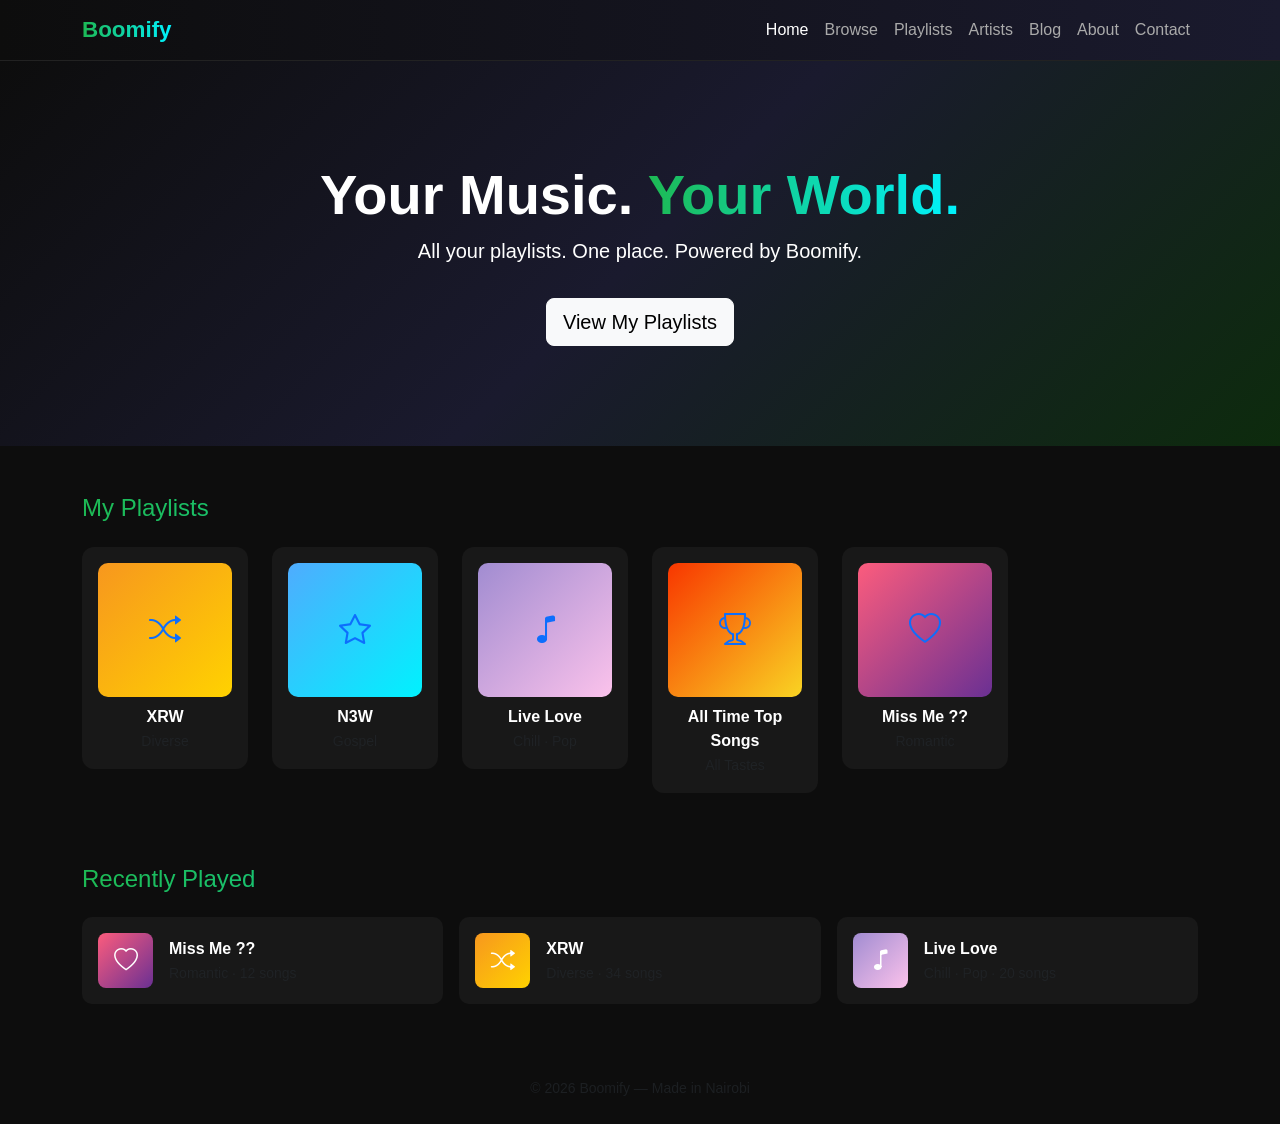
==== html/index.html @ 8f70f386 "gradient" ====
<!DOCTYPE html>
<html lang="en">
<head>
  <meta charset="UTF-8"/>
  <meta name="viewport" content="width=device-width, initial-scale=1.0"/>
  <title>Boomify</title>
  <link href="https://cdn.jsdelivr.net/npm/bootstrap@5.3.0/dist/css/bootstrap.min.css" rel="stylesheet"/>
  <link href="https://cdn.jsdelivr.net/npm/bootstrap-icons@1.10.5/font/bootstrap-icons.css" rel="stylesheet"/>
  <link rel="stylesheet" href="../css/style.css"/>
</head>
<body>

  <nav class="navbar navbar-expand-lg sticky-top" id="mainNav">
    <div class="container">
      <a class="navbar-brand fw-bold" href="index.html">Boomify</a>
      <button class="navbar-toggler" type="button" data-bs-toggle="collapse" data-bs-target="#navMenu">
        <span class="navbar-toggler-icon"></span>
      </button>
      <div class="collapse navbar-collapse" id="navMenu">
        <ul class="navbar-nav ms-auto">
          <li class="nav-item"><a class="nav-link active" href="index.html">Home</a></li>
          <li class="nav-item"><a class="nav-link" href="browse.html">Browse</a></li>
          <li class="nav-item"><a class="nav-link" href="playlist.html">Playlists</a></li>
          <li class="nav-item"><a class="nav-link" href="artist.html">Artists</a></li>
          <li class="nav-item"><a class="nav-link" href="blog.html">Blog</a></li>
          <li class="nav-item"><a class="nav-link" href="about.html">About</a></li>
          <li class="nav-item"><a class="nav-link" href="contact.html">Contact</a></li>
        </ul>
      </div>
    </div>
  </nav>

  <section class="hero text-white text-center">
    <h1 class="display-4 fw-bold">Your Music. <span class="highlight">Your World.</span></h1>
    <p class="lead mt-2">All your playlists. One place. Powered by Boomify.</p>
    <a href="playlist.html" class="btn btn-light btn-lg mt-3">View My Playlists</a>
  </section>

  <section class="py-5">
    <div class="container">
      <h4 class="mb-4 section-title">My Playlists</h4>
      <div class="row g-4">

        <div class="col-6 col-md-4 col-lg-2">
          <a href="playlist.html" class="text-decoration-none">
            <div class="playlist-card text-center p-3">
              <div class="playlist-cover" style="background: linear-gradient(135deg, #f7971e, #ffd200);">
                <i class="bi bi-shuffle"></i>
              </div>
              <p class="mt-2 fw-bold text-white mb-0">XRW</p>
              <small class="text-muted">Diverse</small>
            </div>
          </a>
        </div>

        <div class="col-6 col-md-4 col-lg-2">
          <a href="playlist.html" class="text-decoration-none">
            <div class="playlist-card text-center p-3">
              <div class="playlist-cover" style="background: linear-gradient(135deg, #4facfe, #00f2fe);">
                <i class="bi bi-star"></i>
              </div>
              <p class="mt-2 fw-bold text-white mb-0">N3W</p>
              <small class="text-muted">Gospel</small>
            </div>
          </a>
        </div>

        <div class="col-6 col-md-4 col-lg-2">
          <a href="playlist.html" class="text-decoration-none">
            <div class="playlist-card text-center p-3">
              <div class="playlist-cover" style="background: linear-gradient(135deg, #a18cd1, #fbc2eb);">
                <i class="bi bi-music-note"></i>
              </div>
              <p class="mt-2 fw-bold text-white mb-0">Live Love</p>
              <small class="text-muted">Chill · Pop</small>
            </div>
          </a>
        </div>

        <div class="col-6 col-md-4 col-lg-2">
          <a href="playlist.html" class="text-decoration-none">
            <div class="playlist-card text-center p-3">
              <div class="playlist-cover" style="background: linear-gradient(135deg, #f83600, #f9d423);">
                <i class="bi bi-trophy"></i>
              </div>
              <p class="mt-2 fw-bold text-white mb-0">All Time Top Songs</p>
              <small class="text-muted">All Tastes</small>
            </div>
          </a>
        </div>

        <div class="col-6 col-md-4 col-lg-2">
          <a href="playlist.html" class="text-decoration-none">
            <div class="playlist-card text-center p-3">
              <div class="playlist-cover" style="background: linear-gradient(135deg, #fc5c7d, #6a3093);">
                <i class="bi bi-heart"></i>
              </div>
              <p class="mt-2 fw-bold text-white mb-0">Miss Me ??</p>
              <small class="text-muted">Romantic</small>
            </div>
          </a>
        </div>

      </div>
    </div>
  </section>

  <section class="py-4">
    <div class="container">
      <h4 class="mb-4 section-title">Recently Played</h4>
      <div class="row g-3">

        <div class="col-md-4">
          <div class="recent-card d-flex align-items-center gap-3 p-3">
            <div class="recent-cover" style="background: linear-gradient(135deg, #fc5c7d, #6a3093);">
              <i class="bi bi-heart"></i>
            </div>
            <div>
              <p class="mb-0 fw-bold text-white">Miss Me ??</p>
              <small class="text-muted">Romantic · 12 songs</small>
            </div>
          </div>
        </div>

        <div class="col-md-4">
          <div class="recent-card d-flex align-items-center gap-3 p-3">
            <div class="recent-cover" style="background: linear-gradient(135deg, #f7971e, #ffd200);">
              <i class="bi bi-shuffle"></i>
            </div>
            <div>
              <p class="mb-0 fw-bold text-white">XRW</p>
              <small class="text-muted">Diverse · 34 songs</small>
            </div>
          </div>
        </div>

        <div class="col-md-4">
          <div class="recent-card d-flex align-items-center gap-3 p-3">
            <div class="recent-cover" style="background: linear-gradient(135deg, #a18cd1, #fbc2eb);">
              <i class="bi bi-music-note"></i>
            </div>
            <div>
              <p class="mb-0 fw-bold text-white">Live Love</p>
              <small class="text-muted">Chill · Pop · 20 songs</small>
            </div>
          </div>
        </div>

      </div>
    </div>
  </section>

  <footer class="text-center py-4 mt-4">
    <small class="text-muted">&copy; 2026 Boomify — Made in Nairobi</small>
  </footer>

  <script src="https://cdn.jsdelivr.net/npm/bootstrap@5.3.0/dist/js/bootstrap.bundle.min.js"></script>
  <script src="../js/main.js"></script>
</body>
</html>
---- css/style.css ----
body {
  background-color: #0d0d0d;
  color: #fff;
  font-family: 'Segoe UI', sans-serif;
}

/* NAVBAR */
#mainNav {
  background: linear-gradient(90deg, #0d0d0d, #1a1a2e);
  border-bottom: 1px solid #222;
}

.navbar-brand {
  font-size: 1.4rem;
  background: linear-gradient(90deg, #1db954, #00f2fe);
  -webkit-background-clip: text;
  -webkit-text-fill-color: transparent;
}

.nav-link {
  color: #aaa !important;
}

.nav-link:hover, .nav-link.active {
  color: #fff !important;
}

/* HERO */
.hero {
  background: linear-gradient(135deg, #0d0d0d, #1a1a2e, #0d2b0d);
  padding: 100px 20px;
}

.highlight {
  background: linear-gradient(90deg, #1db954, #00f2fe);
  -webkit-background-clip: text;
  -webkit-text-fill-color: transparent;
}

/* SECTION TITLE */
.section-title {
  background: linear-gradient(90deg, #1db954, #00f2fe);
  -webkit-background-clip: text;
  -webkit-text-fill-color: transparent;
}

/* PLAYLIST CARDS */
.playlist-card {
  background-color: #181818;
  border-radius: 12px;
  transition: background 0.3s ease, transform 0.2s ease;
  cursor: pointer;
}

.playlist-card:hover {
  background-color: #282828;
  transform: translateY(-4px);
}

.playlist-cover {
  width: 100%;
  aspect-ratio: 1;
  border-radius: 10px;
  display: flex;
  align-items: center;
  justify-content: center;
  font-size: 2rem;
}

/* RECENTLY PLAYED */
.recent-card {
  background-color: #181818;
  border-radius: 10px;
  transition: background 0.3s;
  cursor: pointer;
}

.recent-card:hover {
  background-color: #282828;
}

.recent-cover {
  width: 55px;
  height: 55px;
  border-radius: 8px;
  display: flex;
  align-items: center;
  justify-content: center;
  font-size: 1.5rem;
  flex-shrink: 0;
}
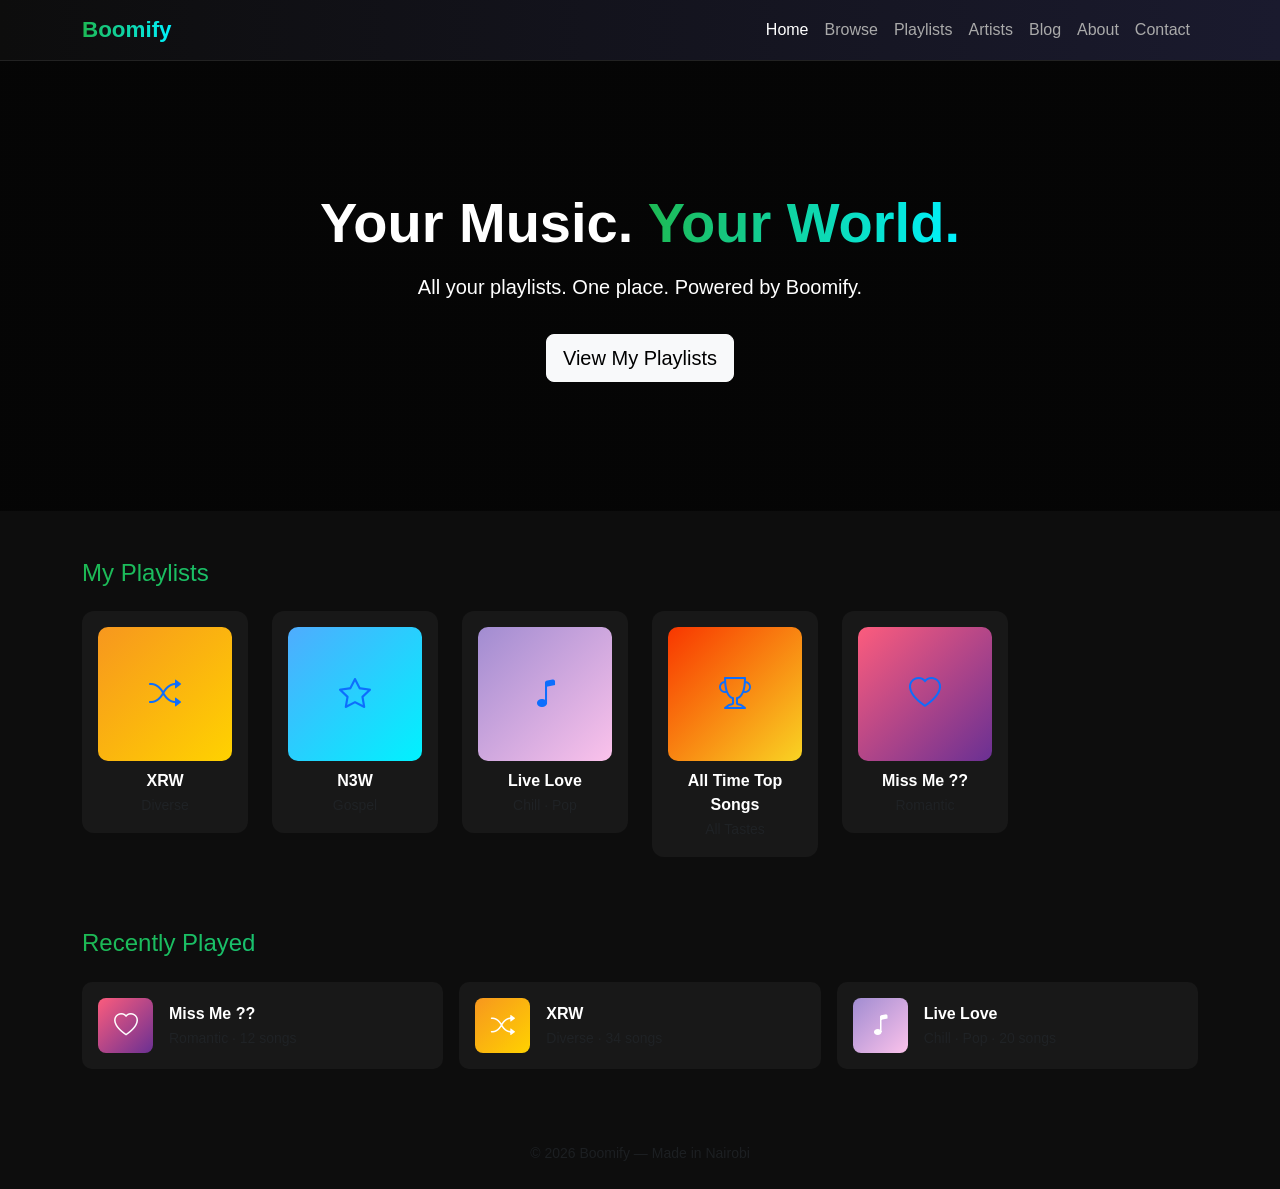
==== commit 62d06a4d: "image" ====
--- a/html/index.html
+++ b/html/index.html
@@ -30,11 +30,11 @@
     </div>
   </nav>
 
-  <section class="hero text-white text-center">
-    <h1 class="display-4 fw-bold">Your Music. <span class="highlight">Your World.</span></h1>
-    <p class="lead mt-2">All your playlists. One place. Powered by Boomify.</p>
-    <a href="playlist.html" class="btn btn-light btn-lg mt-3">View My Playlists</a>
-  </section>
+ <section class="hero-section text-center text-white p-5"> 
+  <h1 class="display-4 fw-bold">Your Music. <span class="highlight">Your World.</span></h1>
+  <p class="lead mt-2">All your playlists. One place. Powered by Boomify.</p>
+  <a href="playlist.html" class="btn btn-light btn-lg mt-3">View My Playlists</a>
+</section>
 
   <section class="py-5">
     <div class="container">
--- a/css/style.css
+++ b/css/style.css
@@ -88,4 +88,19 @@
   justify-content: center;
   font-size: 1.5rem;
   flex-shrink: 0;
+}
+.hero-section {
+    /* Using the relative path to your image */
+    background-image: linear-gradient(rgba(0, 0, 0, 0.6), rgba(0, 0, 0, 0.6)), url('images/subie.jpg.jpg');
+    
+    background-size: cover;
+    background-position: center;
+    background-repeat: no-repeat;
+    min-height: 450px; 
+    
+    /* Vertically and horizontally centers the content */
+    display: flex;
+    flex-direction: column;
+    justify-content: center;
+    align-items: center;
 }
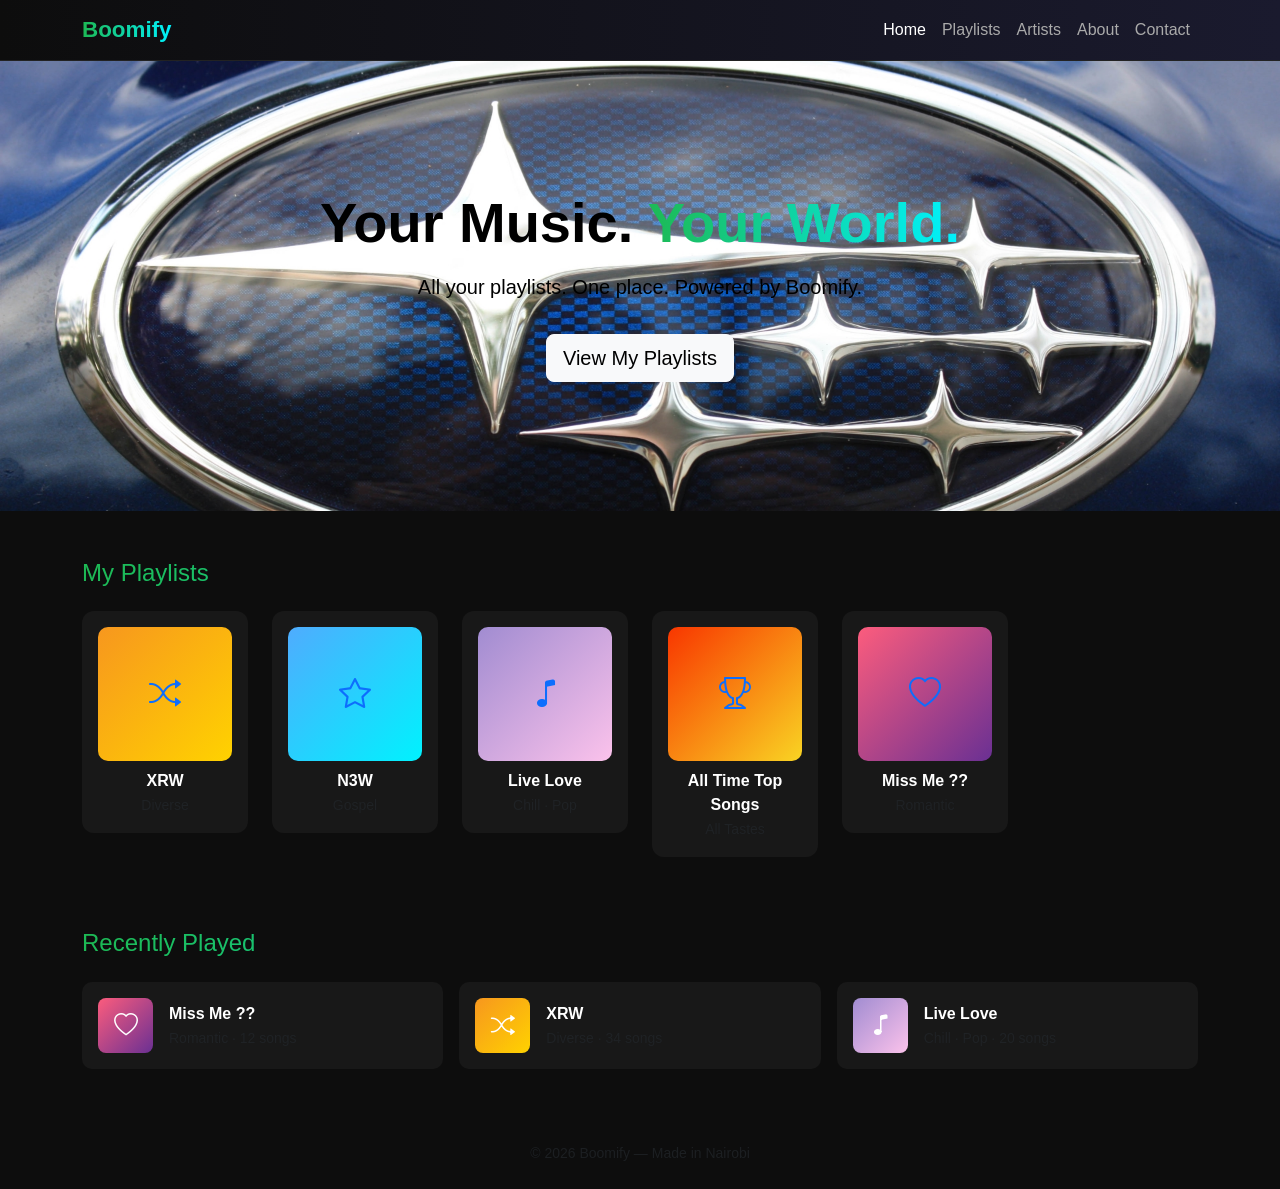
==== commit 05c8edbe: "sections" ====
--- a/html/index.html
+++ b/html/index.html
@@ -19,10 +19,8 @@
       <div class="collapse navbar-collapse" id="navMenu">
         <ul class="navbar-nav ms-auto">
           <li class="nav-item"><a class="nav-link active" href="index.html">Home</a></li>
-          <li class="nav-item"><a class="nav-link" href="browse.html">Browse</a></li>
           <li class="nav-item"><a class="nav-link" href="playlist.html">Playlists</a></li>
           <li class="nav-item"><a class="nav-link" href="artist.html">Artists</a></li>
-          <li class="nav-item"><a class="nav-link" href="blog.html">Blog</a></li>
           <li class="nav-item"><a class="nav-link" href="about.html">About</a></li>
           <li class="nav-item"><a class="nav-link" href="contact.html">Contact</a></li>
         </ul>
@@ -30,7 +28,7 @@
     </div>
   </nav>
 
- <section class="hero-section text-center text-white p-5"> 
+ <section class="hero-section text-center text-black p-5"> 
   <h1 class="display-4 fw-bold">Your Music. <span class="highlight">Your World.</span></h1>
   <p class="lead mt-2">All your playlists. One place. Powered by Boomify.</p>
   <a href="playlist.html" class="btn btn-light btn-lg mt-3">View My Playlists</a>
--- a/css/style.css
+++ b/css/style.css
@@ -91,8 +91,7 @@
 }
 .hero-section {
     /* Using the relative path to your image */
-    background-image: linear-gradient(rgba(0, 0, 0, 0.6), rgba(0, 0, 0, 0.6)), url('images/subie.jpg.jpg');
-    
+    background-image: url('../images/subie.jpg.jpg');
     background-size: cover;
     background-position: center;
     background-repeat: no-repeat;
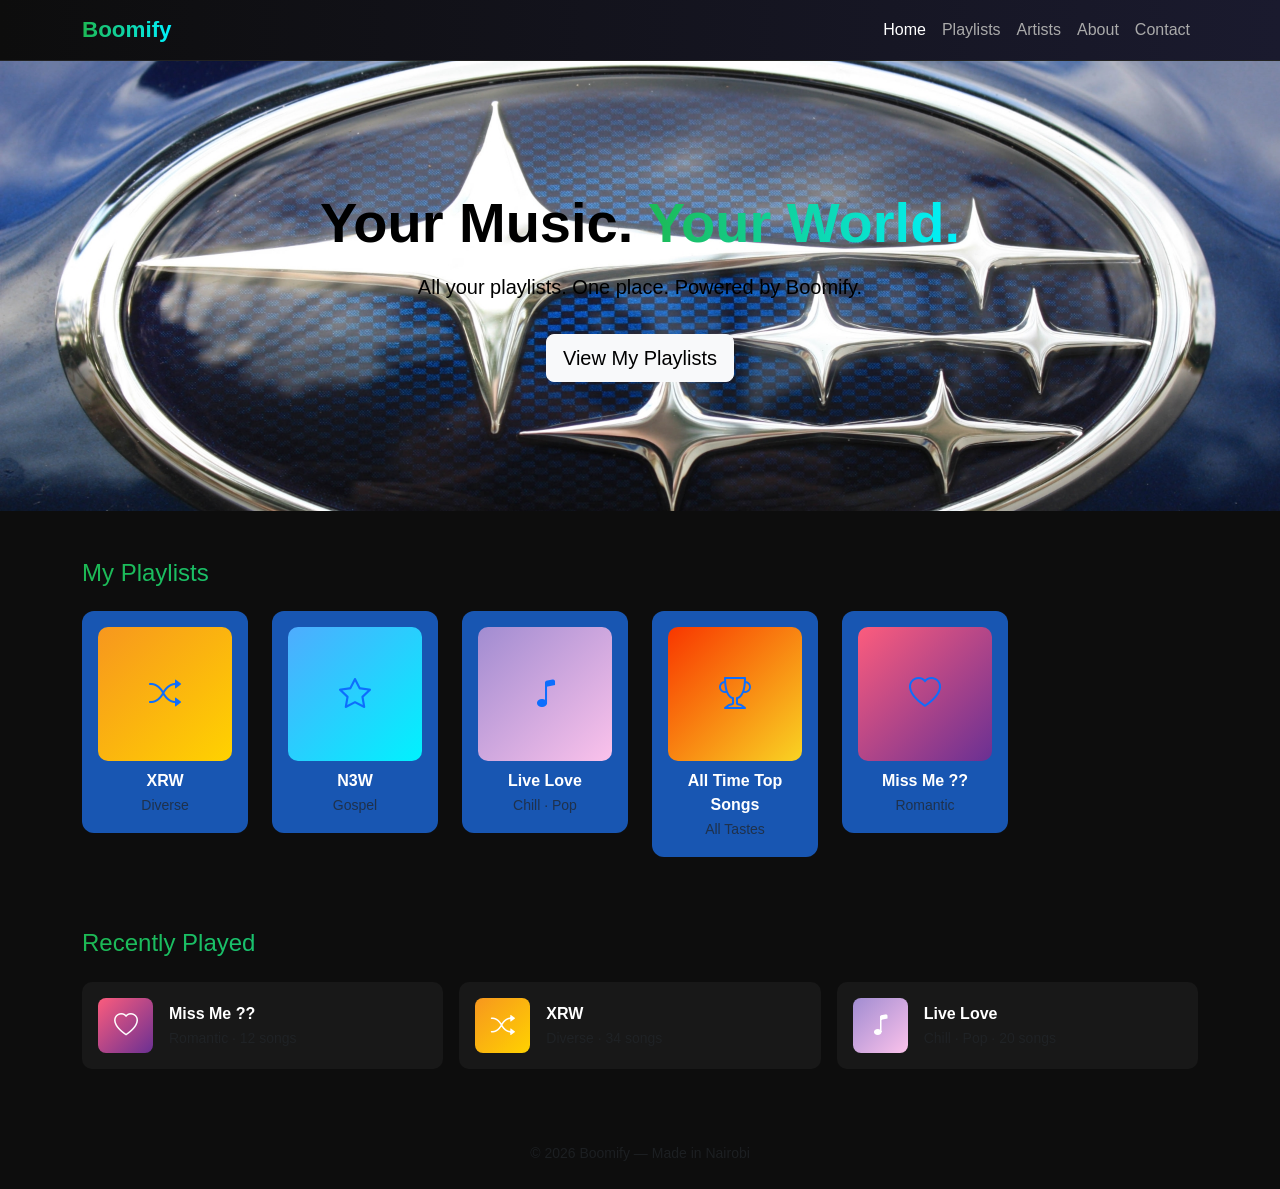
==== commit fb3f92d3: "colors" ====
--- a/html/index.html
+++ b/html/index.html
@@ -22,7 +22,7 @@
           <li class="nav-item"><a class="nav-link" href="playlist.html">Playlists</a></li>
           <li class="nav-item"><a class="nav-link" href="artist.html">Artists</a></li>
           <li class="nav-item"><a class="nav-link" href="about.html">About</a></li>
-          <li class="nav-item"><a class="nav-link" href="contact.html">Contact</a></li>
+          <li class="nav-item"><a class="nav-link" href="contacts.html">Contact</a></li>
         </ul>
       </div>
     </div>
--- a/css/style.css
+++ b/css/style.css
@@ -2,6 +2,29 @@
   background-color: #0d0d0d;
   color: #fff;
   font-family: 'Segoe UI', sans-serif;
+}
+.artist-card {
+  background-color: #181818;
+  border-radius: 16px;
+  transition: transform 0.2s;
+  cursor: pointer;
+  overflow: hidden;
+}
+
+.artist-card:hover {
+  transform: translateY(-5px);
+  background-color: #282828;
+}
+
+.artist-img {
+  width: 130px;
+  height: 130px;
+  border-radius: 50%;
+  object-fit: cover;
+  object-position: center top;
+  border: 3px solid #1db954;
+  display: block;
+  margin: 0 auto;
 }
 
 /* NAVBAR */
@@ -46,7 +69,7 @@
 
 /* PLAYLIST CARDS */
 .playlist-card {
-  background-color: #181818;
+  background-color: #1856b2;
   border-radius: 12px;
   transition: background 0.3s ease, transform 0.2s ease;
   cursor: pointer;
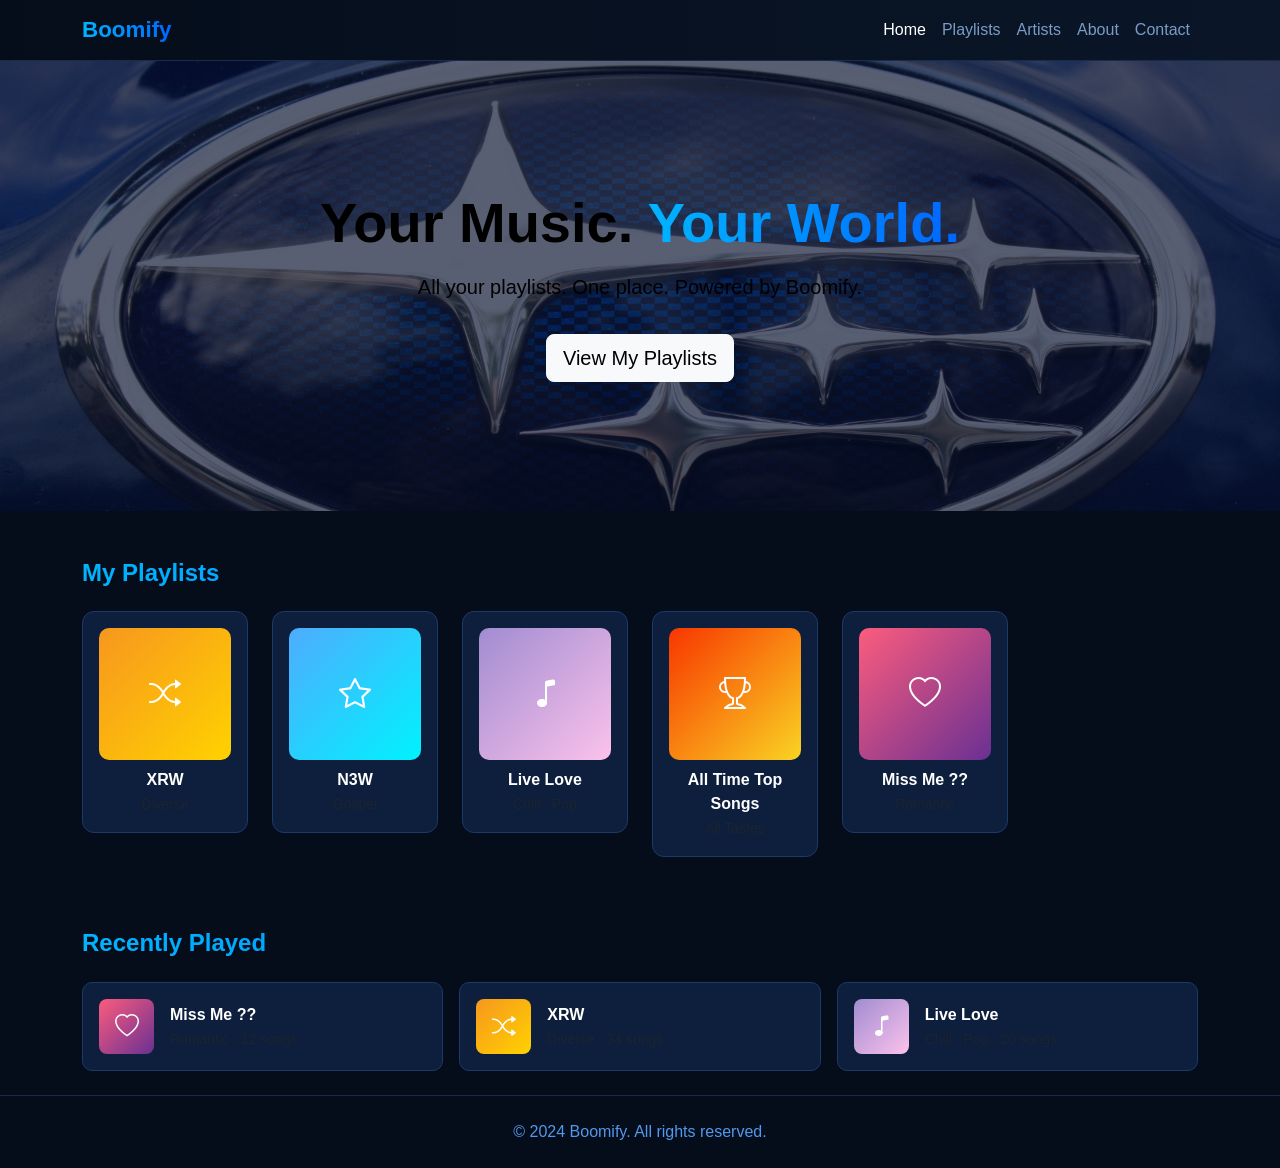
==== commit 5f1dab21: "adjust" ====
--- a/html/index.html
+++ b/html/index.html
@@ -148,9 +148,9 @@
     </div>
   </section>
 
-  <footer class="text-center py-4 mt-4">
-    <small class="text-muted">&copy; 2026 Boomify — Made in Nairobi</small>
-  </footer>
+  <footer class="text-center py-4">
+            <p class="mb-0">&copy; 2024 Boomify. All rights reserved.</p>
+        </footer>
 
   <script src="https://cdn.jsdelivr.net/npm/bootstrap@5.3.0/dist/js/bootstrap.bundle.min.js"></script>
   <script src="../js/main.js"></script>
--- a/css/style.css
+++ b/css/style.css
@@ -1,47 +1,25 @@
+/* BASE */
 body {
-  background-color: #0d0d0d;
+  background-color: #050d1a;
   color: #fff;
   font-family: 'Segoe UI', sans-serif;
-}
-.artist-card {
-  background-color: #181818;
-  border-radius: 16px;
-  transition: transform 0.2s;
-  cursor: pointer;
-  overflow: hidden;
-}
-
-.artist-card:hover {
-  transform: translateY(-5px);
-  background-color: #282828;
-}
-
-.artist-img {
-  width: 130px;
-  height: 130px;
-  border-radius: 50%;
-  object-fit: cover;
-  object-position: center top;
-  border: 3px solid #1db954;
-  display: block;
-  margin: 0 auto;
 }
 
 /* NAVBAR */
 #mainNav {
-  background: linear-gradient(90deg, #0d0d0d, #1a1a2e);
-  border-bottom: 1px solid #222;
+  background: linear-gradient(90deg, #050d1a, #0a1628);
+  border-bottom: 1px solid #1a2a4a;
 }
 
 .navbar-brand {
   font-size: 1.4rem;
-  background: linear-gradient(90deg, #1db954, #00f2fe);
+  background: linear-gradient(90deg, #00b4ff, #0066ff);
   -webkit-background-clip: text;
   -webkit-text-fill-color: transparent;
 }
 
 .nav-link {
-  color: #aaa !important;
+  color: #7a9cc6 !important;
 }
 
 .nav-link:hover, .nav-link.active {
@@ -50,33 +28,60 @@
 
 /* HERO */
 .hero {
-  background: linear-gradient(135deg, #0d0d0d, #1a1a2e, #0d2b0d);
+  background: linear-gradient(135deg, #050d1a, #0a1f3d, #001a4d);
   padding: 100px 20px;
 }
 
+.hero-section {
+  background-image: url('../images/subie.jpg.jpg');
+  background-size: cover;
+  background-position: center;
+  background-repeat: no-repeat;
+  min-height: 450px;
+  display: flex;
+  flex-direction: column;
+  justify-content: center;
+  align-items: center;
+  position: relative;
+}
+
+.hero-section::before {
+  content: '';
+  position: absolute;
+  inset: 0;
+  background: rgba(0, 10, 40, 0.65);
+}
+
+.hero-section > * {
+  position: relative;
+  z-index: 1;
+}
+
+/* HIGHLIGHT & TITLES */
 .highlight {
-  background: linear-gradient(90deg, #1db954, #00f2fe);
+  background: linear-gradient(90deg, #00b4ff, #0066ff);
   -webkit-background-clip: text;
   -webkit-text-fill-color: transparent;
 }
 
-/* SECTION TITLE */
 .section-title {
-  background: linear-gradient(90deg, #1db954, #00f2fe);
+  background: linear-gradient(90deg, #00b4ff, #0066ff);
   -webkit-background-clip: text;
   -webkit-text-fill-color: transparent;
+  font-weight: 700;
 }
 
 /* PLAYLIST CARDS */
 .playlist-card {
-  background-color: #1856b2;
+  background-color: #0d1f3c;
   border-radius: 12px;
   transition: background 0.3s ease, transform 0.2s ease;
   cursor: pointer;
+  border: 1px solid #1a3a6a;
 }
 
 .playlist-card:hover {
-  background-color: #282828;
+  background-color: #162d52;
   transform: translateY(-4px);
 }
 
@@ -88,18 +93,20 @@
   align-items: center;
   justify-content: center;
   font-size: 2rem;
+  color: white;
 }
 
 /* RECENTLY PLAYED */
 .recent-card {
-  background-color: #181818;
+  background-color: #0d1f3c;
   border-radius: 10px;
   transition: background 0.3s;
   cursor: pointer;
+  border: 1px solid #1a3a6a;
 }
 
 .recent-card:hover {
-  background-color: #282828;
+  background-color: #162d52;
 }
 
 .recent-cover {
@@ -111,18 +118,75 @@
   justify-content: center;
   font-size: 1.5rem;
   flex-shrink: 0;
+  color: white;
 }
-.hero-section {
-    /* Using the relative path to your image */
-    background-image: url('../images/subie.jpg.jpg');
-    background-size: cover;
-    background-position: center;
-    background-repeat: no-repeat;
-    min-height: 450px; 
-    
-    /* Vertically and horizontally centers the content */
-    display: flex;
-    flex-direction: column;
-    justify-content: center;
-    align-items: center;
+
+/* ARTIST CARDS */
+.artist-card {
+  background-color: #0d1f3c;
+  border-radius: 16px;
+  transition: transform 0.2s;
+  cursor: pointer;
+  border: 1px solid #1a3a6a;
+}
+
+.artist-card:hover {
+  transform: translateY(-5px);
+  background-color: #162d52;
+}
+
+.artist-img {
+  width: 130px;
+  height: 130px;
+  border-radius: 50%;
+  object-fit: cover;
+  object-position: center top;
+  border: 3px solid #00b4ff;
+  display: block;
+  margin: 0 auto;
+}
+
+/* CONTACT CARDS */
+.contact-card {
+  background-color: #0d1f3c;
+  border-radius: 16px;
+  transition: transform 0.2s;
+  cursor: pointer;
+  border: 1px solid #1a3a6a;
+}
+
+.contact-card:hover {
+  transform: translateY(-5px);
+  background-color: #162d52;
+}
+
+.contact-icon {
+  font-size: 2rem;
+  background: linear-gradient(90deg, #00b4ff, #0066ff);
+  -webkit-background-clip: text;
+  -webkit-text-fill-color: transparent;
+}
+
+.contact-card a {
+  color: #7a9cc6;
+  text-decoration: none;
+}
+
+.contact-card a:hover {
+  color: #00b4ff;
+}
+
+/* GENRE BADGE */
+.genre-badge {
+  background: linear-gradient(90deg, #00b4ff, #0066ff);
+  color: #fff;
+  font-size: 0.7rem;
+  font-weight: 600;
+}
+
+/* FOOTER */
+footer {
+  background-color: #050d1a;
+  border-top: 1px solid #1a2a4a;
+  color: #5398ec;
 }
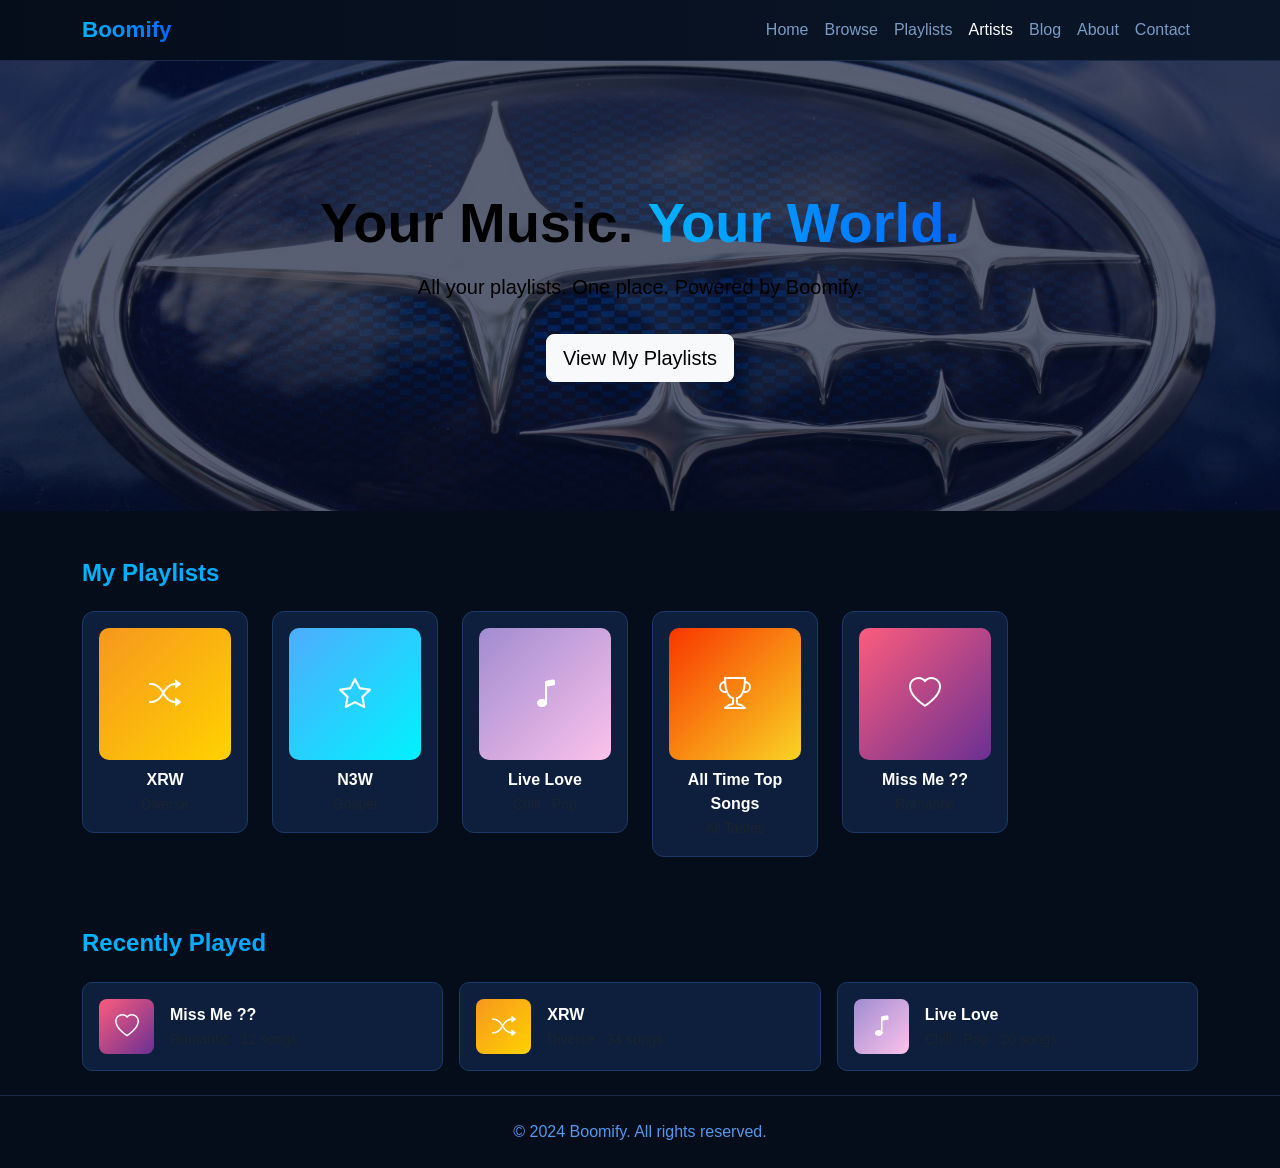
==== commit 787cd8bc: "blog" ====
--- a/html/index.html
+++ b/html/index.html
@@ -18,11 +18,13 @@
       </button>
       <div class="collapse navbar-collapse" id="navMenu">
         <ul class="navbar-nav ms-auto">
-          <li class="nav-item"><a class="nav-link active" href="index.html">Home</a></li>
-          <li class="nav-item"><a class="nav-link" href="playlist.html">Playlists</a></li>
-          <li class="nav-item"><a class="nav-link" href="artist.html">Artists</a></li>
-          <li class="nav-item"><a class="nav-link" href="about.html">About</a></li>
-          <li class="nav-item"><a class="nav-link" href="contacts.html">Contact</a></li>
+           <li class="nav-item"><a class="nav-link" href="index.html">Home</a></li>
+            <li class="nav-item"><a class="nav-link" href="browse.html">Browse</a></li>
+            <li class="nav-item"><a class="nav-link" href="playlist.html">Playlists</a></li>
+            <li class="nav-item"><a class="nav-link active" href="artist.html">Artists</a></li>
+            <li class="nav-item"><a class="nav-link" href="blog.html">Blog</a></li>
+            <li class="nav-item"><a class="nav-link" href="about.html">About</a></li>
+            <li class="nav-item"><a class="nav-link" href="contacts.html">Contact</a></li>
         </ul>
       </div>
     </div>
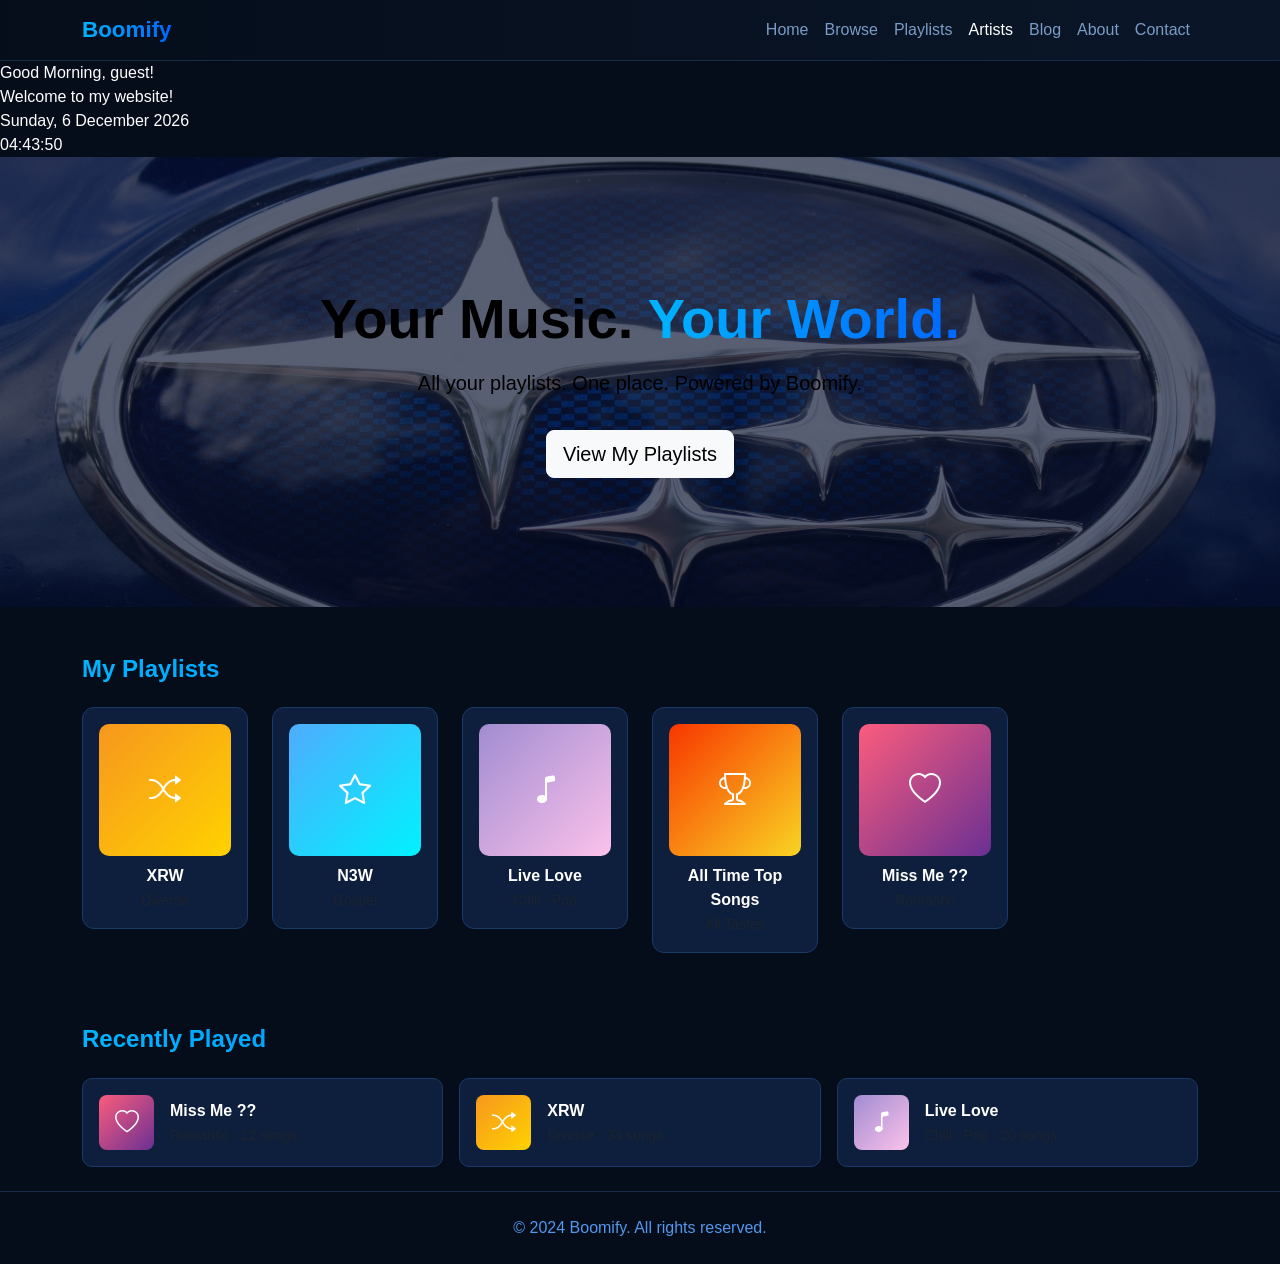
==== commit 25d771dd: "time" ====
--- a/html/index.html
+++ b/html/index.html
@@ -29,6 +29,9 @@
       </div>
     </div>
   </nav>
+  <div id="greeting"></div>
+<div id="dateTime"></div>
+<script src="../js/js.js"></script>
 
  <section class="hero-section text-center text-black p-5"> 
   <h1 class="display-4 fw-bold">Your Music. <span class="highlight">Your World.</span></h1>
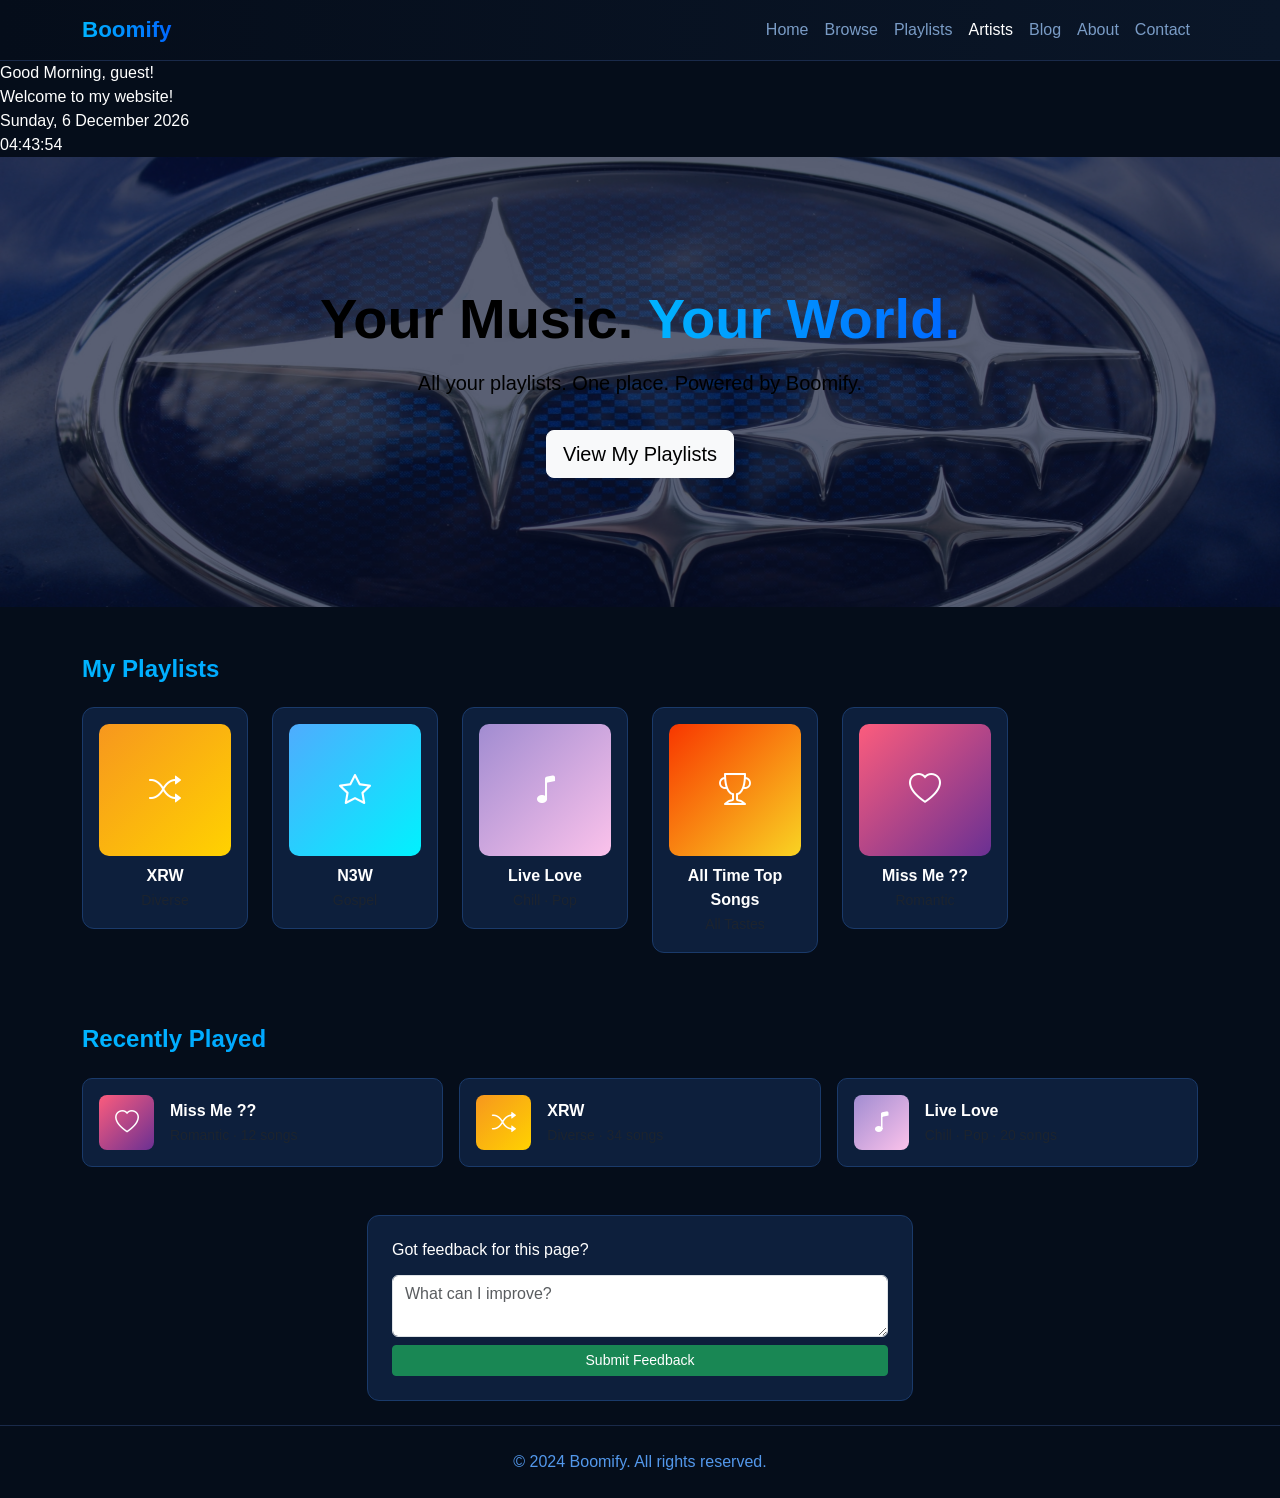
==== commit 58c392e9: "feedback form" ====
--- a/html/index.html
+++ b/html/index.html
@@ -152,6 +152,22 @@
       </div>
     </div>
   </section>
+   <section class="py-4">
+    <div class="container">
+      <div class="row justify-content-center">
+        <div class="col-md-6">
+          <div class="feedback-box p-4">
+            <h6 class="text-white mb-3">Got feedback for this page?</h6>
+            <form class="feedback-form">
+              <textarea class="form-control contact-input mb-2" rows="2" placeholder="What can I improve?" required></textarea>
+              <button type="submit" class="btn btn-success btn-sm w-100">Submit Feedback</button>
+              <small class="text-success d-none feedback-success mt-2 d-block">Thanks for your feedback!</small>
+            </form>
+          </div>
+        </div>
+      </div>
+    </div>
+  </section>
 
   <footer class="text-center py-4">
             <p class="mb-0">&copy; 2024 Boomify. All rights reserved.</p>
--- a/css/style.css
+++ b/css/style.css
@@ -189,4 +189,104 @@
   background-color: #050d1a;
   border-top: 1px solid #1a2a4a;
   color: #5398ec;
+}
+.blog-content {
+  max-width: 800px;
+}
+
+.info-box {
+  background-color: #0d1f3c;
+  border: 1px solid #1a3a6a;
+  border-radius: 12px;
+  padding: 20px;
+}
+
+.stat-card {
+  background-color: #0d1f3c;
+  border: 1px solid #1a3a6a;
+  border-radius: 12px;
+  transition: transform 0.2s;
+}
+
+.stat-card:hover {
+  transform: translateY(-4px);
+}
+
+.stat-number {
+  font-size: 1.8rem;
+  font-weight: 700;
+  background: linear-gradient(90deg, #00b4ff, #0066ff);
+  -webkit-background-clip: text;
+  -webkit-text-fill-color: transparent;
+}
+
+.album-list {
+  list-style: none;
+  padding: 0;
+}
+
+.album-list li {
+  background-color: #0d1f3c;
+  border: 1px solid #1a3a6a;
+  border-radius: 10px;
+  padding: 12px 16px;
+  margin-bottom: 10px;
+  color: #cdd9ec;
+}
+
+.album-list strong {
+  color: #fff;
+}
+.about-content {
+  max-width: 800px;
+}
+.value-card:hover {
+  transform: translateY(-5px);
+  background-color: #162d52;
+}
+.value-card {
+  background-color: #0d1f3c;
+  border: 1px solid #1a3a6a;
+  border-radius: 16px;
+  transition: transform 0.2s;
+}
+.genre-btn {
+  background-color: #0d1f3c;
+  border: 1px solid #1a3a6a;
+  color: #fff;
+  padding: 8px 18px;
+  border-radius: 20px;
+  margin-right: 8px;
+  cursor: pointer;
+}
+
+.genre-btn:hover {
+  background-color: #162d52;
+}
+
+.song-card {
+  background-color: #0d1f3c;
+  border: 1px solid #1a3a6a;
+  border-radius: 10px;
+}
+.playlist-box {
+  background-color: #0d1f3c;
+  border: 1px solid #1a3a6a;
+  border-radius: 12px;
+}
+
+.song-list {
+  list-style: none;
+  padding: 0;
+  color: #cdd9ec;
+}
+
+.song-list li {
+  padding: 6px 0;
+  border-bottom: 1px solid #1a3a6a;
+}
+.feedback-box {
+  background-color: #0d1f3c;
+  border: 1px solid #1a3a6a;
+  border-radius: 12px;
 }
